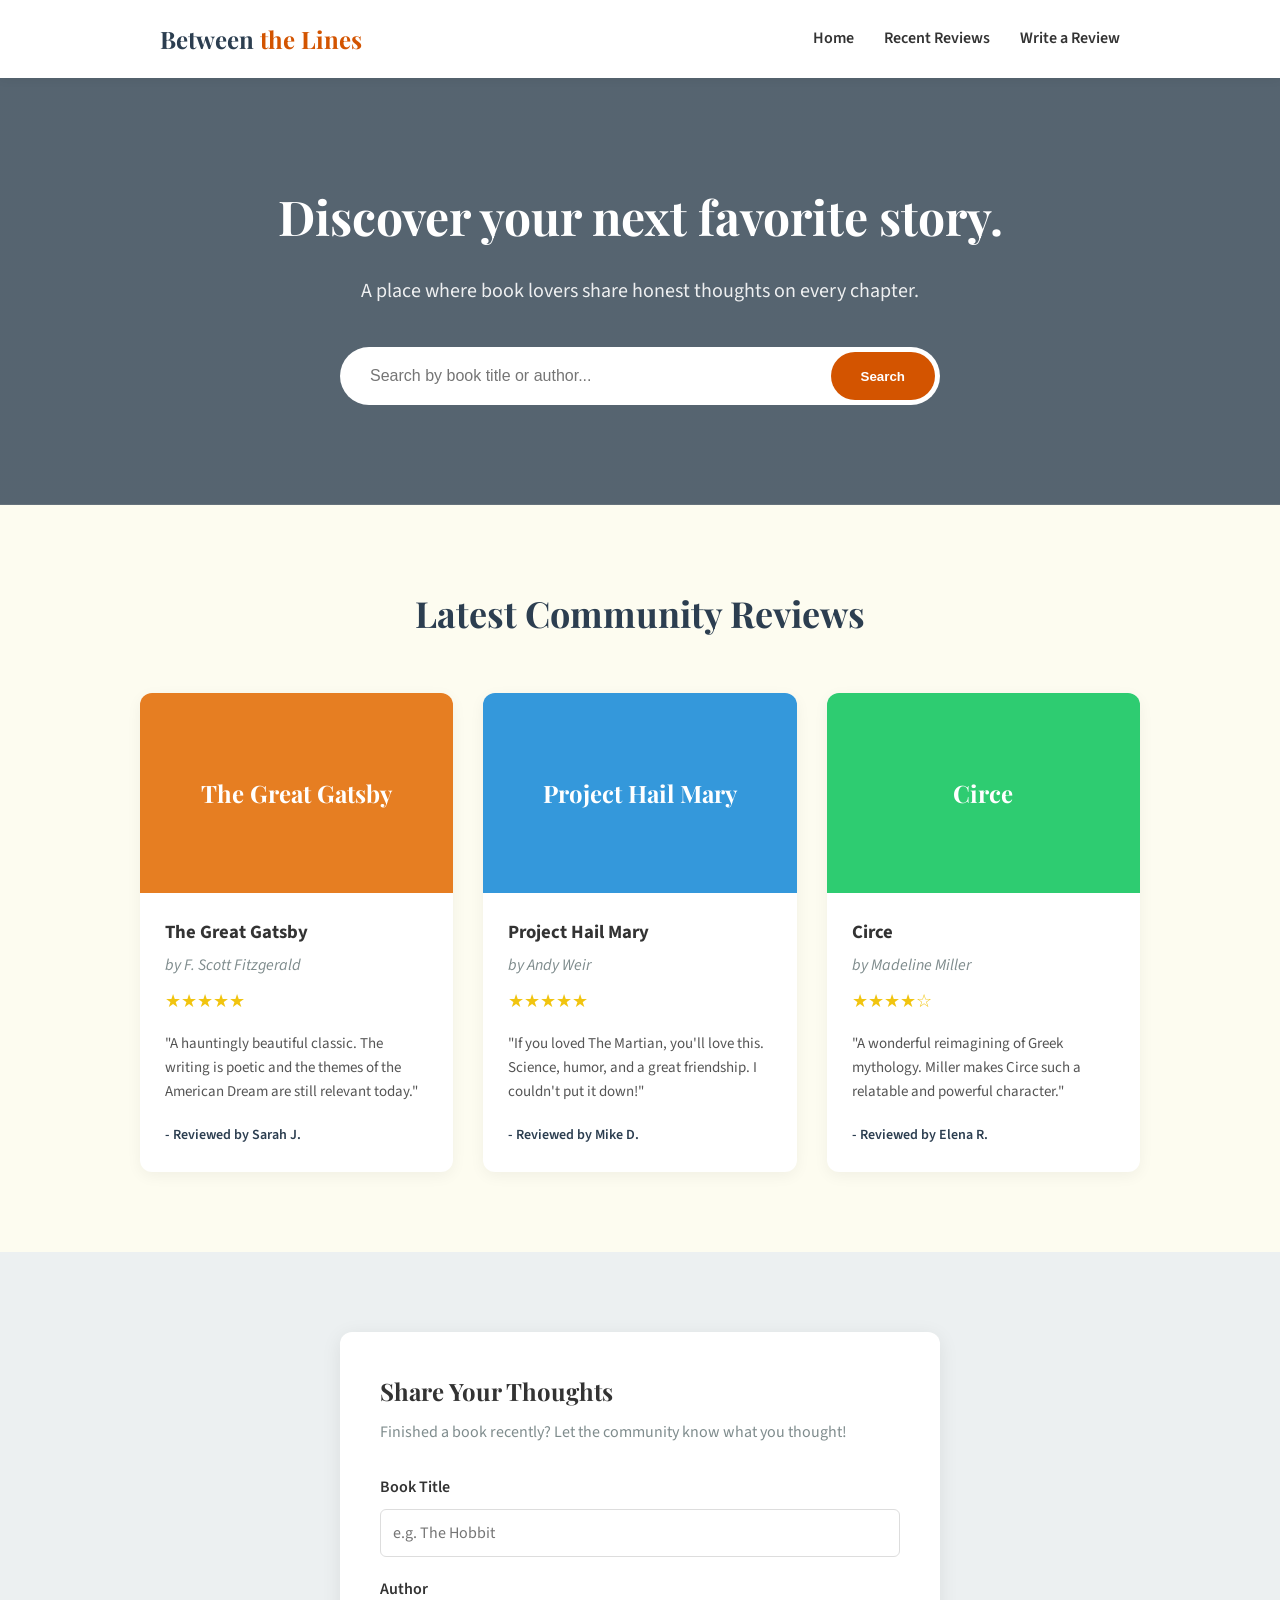
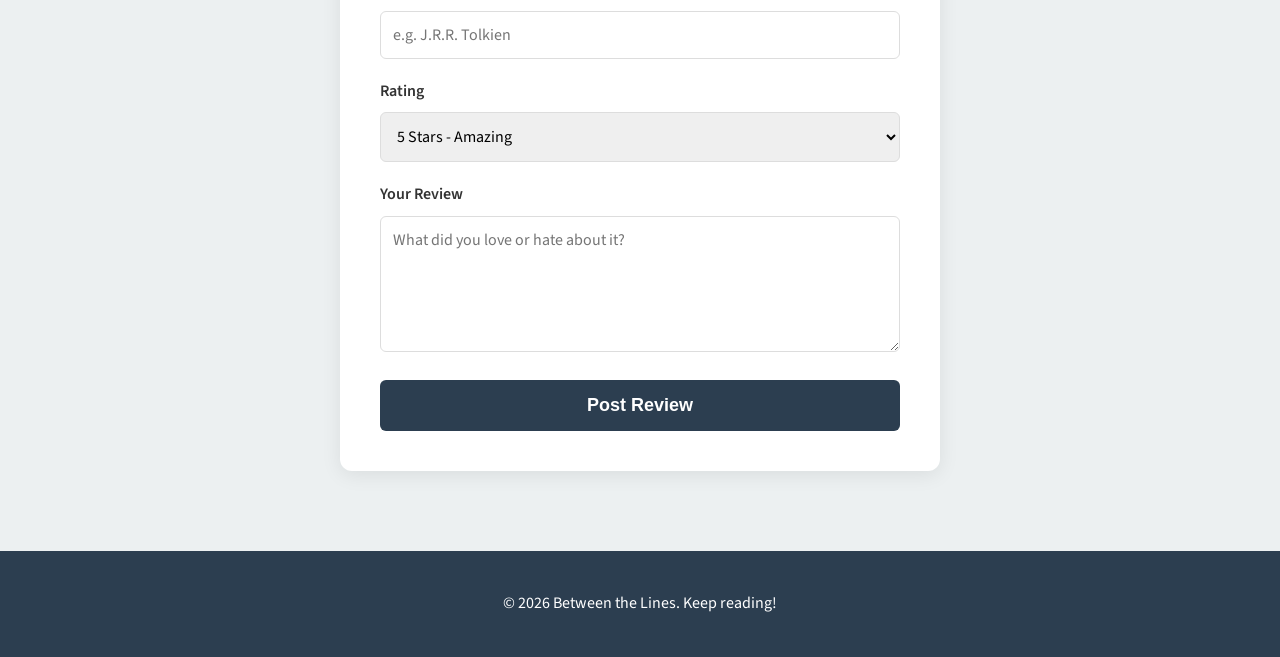
==== index.html @ 2fb70b43 "Add files via upload" ====
<!DOCTYPE html>
<html lang="en">
<head>
    <meta charset="UTF-8">
    <meta name="viewport" content="width=device-width, initial-scale=1.0">
    <title>Between the Lines | Community Book Reviews</title>
    
    <!-- This links our CSS file so the site looks good -->
    <link rel="stylesheet" href="style.css">
    
    <!-- We're using a nice font from Google Fonts -->
    <link href="https://fonts.googleapis.com/css2?family=Playfair+Display:wght@700&family=Source+Sans+Pro:wght@400;600&display=swap" rel="stylesheet">
</head>
<body>

    <!-- HEADER: The top part of your site with the name and menu -->
    <header>
        <nav class="container">
            <div class="logo">Between <span>the Lines</span></div>
            <ul class="nav-menu">
                <li><a href="#home">Home</a></li>
                <li><a href="#reviews">Recent Reviews</a></li>
                <li><a href="#submit">Write a Review</a></li>
            </ul>
        </nav>
    </header>

    <!-- HERO: The big welcoming section at the top -->
    <section id="home" class="hero">
        <div class="container hero-content">
            <h1>Discover your next favorite story.</h1>
            <p>A place where book lovers share honest thoughts on every chapter.</p>
            <div class="search-bar">
                <input type="text" placeholder="Search by book title or author...">
                <button class="btn-main">Search</button>
            </div>
        </div>
    </section>

    <!-- REVIEWS: Where the book reviews are displayed -->
    <section id="reviews" class="reviews-section container">
        <h2 class="section-title">Latest Community Reviews</h2>
        
        <div class="reviews-grid">
            <!-- Review Card 1 -->
            <div class="review-card">
                <div class="book-cover" style="background-color: #e67e22;">The Great Gatsby</div>
                <div class="review-info">
                    <h3>The Great Gatsby</h3>
                    <p class="author">by F. Scott Fitzgerald</p>
                    <div class="rating">★★★★★</div>
                    <p class="review-text">"A hauntingly beautiful classic. The writing is poetic and the themes of the American Dream are still relevant today."</p>
                    <p class="reviewer">- Reviewed by Sarah J.</p>
                </div>
            </div>

            <!-- Review Card 2 -->
            <div class="review-card">
                <div class="book-cover" style="background-color: #3498db;">Project Hail Mary</div>
                <div class="review-info">
                    <h3>Project Hail Mary</h3>
                    <p class="author">by Andy Weir</p>
                    <div class="rating">★★★★★</div>
                    <p class="review-text">"If you loved The Martian, you'll love this. Science, humor, and a great friendship. I couldn't put it down!"</p>
                    <p class="reviewer">- Reviewed by Mike D.</p>
                </div>
            </div>

            <!-- Review Card 3 -->
            <div class="review-card">
                <div class="book-cover" style="background-color: #2ecc71;">Circe</div>
                <div class="review-info">
                    <h3>Circe</h3>
                    <p class="author">by Madeline Miller</p>
                    <div class="rating">★★★★☆</div>
                    <p class="review-text">"A wonderful reimagining of Greek mythology. Miller makes Circe such a relatable and powerful character."</p>
                    <p class="reviewer">- Reviewed by Elena R.</p>
                </div>
            </div>
        </div>
    </section>

    <!-- SUBMIT: The form where people can add their own reviews -->
    <section id="submit" class="submit-section">
        <div class="container">
            <div class="form-container">
                <h2>Share Your Thoughts</h2>
                <p>Finished a book recently? Let the community know what you thought!</p>
                
                <form id="reviewForm">
                    <div class="form-group">
                        <label for="bookTitle">Book Title</label>
                        <input type="text" id="bookTitle" required placeholder="e.g. The Hobbit">
                    </div>
                    
                    <div class="form-group">
                        <label for="bookAuthor">Author</label>
                        <input type="text" id="bookAuthor" required placeholder="e.g. J.R.R. Tolkien">
                    </div>
                    
                    <div class="form-group">
                        <label for="bookRating">Rating</label>
                        <select id="bookRating">
                            <option value="5">5 Stars - Amazing</option>
                            <option value="4">4 Stars - Great</option>
                            <option value="3">3 Stars - Good</option>
                            <option value="2">2 Stars - Okay</option>
                            <option value="1">1 Star - Poor</option>
                        </select>
                    </div>
                    
                    <div class="form-group">
                        <label for="bookReview">Your Review</label>
                        <textarea id="bookReview" rows="5" required placeholder="What did you love or hate about it?"></textarea>
                    </div>
                    
                    <button type="submit" class="btn-submit">Post Review</button>
                </form>
                
                <!-- This message shows up after someone submits the form -->
                <div id="successMessage" class="hidden">
                    <h3>Thank you!</h3>
                    <p>Your review for <span id="submittedBook"></span> has been posted.</p>
                </div>
            </div>
        </div>
    </section>

    <!-- FOOTER: The bottom of the page -->
    <footer>
        <div class="container">
            <p>&copy; 2026 Between the Lines. Keep reading!</p>
        </div>
    </footer>

    <!-- This links our JavaScript file so the site can do things -->
    <script src="script.js"></script>
</body>
</html>
---- style.css ----
/* ============================================================
   GENERAL STYLES
   This section sets the basic look for the whole page.
============================================================ */

:root {
    --primary-color: #2c3e50;    /* Deep blue-grey for a professional look */
    --accent-color: #d35400;     /* Warm orange for buttons and highlights */
    --bg-light: #fdfcf0;         /* Soft "paper" color for the background */
    --text-dark: #333333;
    --text-light: #7f8c8d;
}

* {
    box-sizing: border-box;
    margin: 0;
    padding: 0;
}

body {
    font-family: 'Source Sans Pro', sans-serif;
    background-color: var(--bg-light);
    color: var(--text-dark);
    line-height: 1.6;
}

.container {
    max-width: 1000px;
    margin: 0 auto;
    padding: 0 20px;
}

h1, h2, .logo {
    font-family: 'Playfair Display', serif; /* This font looks like a book title */
}

/* ============================================================
   HEADER & NAVIGATION
============================================================ */

header {
    background-color: white;
    padding: 20px 0;
    box-shadow: 0 2px 10px rgba(0,0,0,0.05);
    position: sticky;
    top: 0;
    z-index: 100;
}

nav {
    display: flex;
    justify-content: space-between;
    align-items: center;
}

.logo {
    font-size: 24px;
    font-weight: 700;
    color: var(--primary-color);
}

.logo span {
    color: var(--accent-color);
}

.nav-menu {
    display: flex;
    list-style: none;
}

.nav-menu li {
    margin-left: 30px;
}

.nav-menu a {
    text-decoration: none;
    color: var(--text-dark);
    font-weight: 600;
    transition: color 0.3s;
}

.nav-menu a:hover {
    color: var(--accent-color);
}

/* ============================================================
   HERO SECTION
============================================================ */

.hero {
    padding: 100px 0;
    background: linear-gradient(rgba(44, 62, 80, 0.8), rgba(44, 62, 80, 0.8)), 
                url('https://images.unsplash.com/photo-1507842217343-583bb7270b66?ixlib=rb-1.2.1&auto=format&fit=crop&w=1350&q=80');
    background-size: cover;
    background-position: center;
    color: white;
    text-align: center;
}

.hero h1 {
    font-size: 48px;
    margin-bottom: 20px;
}

.hero p {
    font-size: 20px;
    margin-bottom: 40px;
    opacity: 0.9;
}

.search-bar {
    display: flex;
    max-width: 600px;
    margin: 0 auto;
    background: white;
    padding: 5px;
    border-radius: 50px;
}

.search-bar input {
    flex: 1;
    border: none;
    padding: 15px 25px;
    font-size: 16px;
    border-radius: 50px;
    outline: none;
}

.btn-main {
    background-color: var(--accent-color);
    color: white;
    border: none;
    padding: 10px 30px;
    border-radius: 50px;
    font-weight: 600;
    cursor: pointer;
    transition: background 0.3s;
}

.btn-main:hover {
    background-color: #e67e22;
}

/* ============================================================
   REVIEWS GRID
============================================================ */

.reviews-section {
    padding: 80px 0;
}

.section-title {
    text-align: center;
    font-size: 36px;
    margin-bottom: 50px;
    color: var(--primary-color);
}

.reviews-grid {
    display: grid;
    grid-template-columns: repeat(auto-fit, minmax(300px, 1fr));
    gap: 30px;
}

.review-card {
    background: white;
    border-radius: 12px;
    overflow: hidden;
    box-shadow: 0 4px 15px rgba(0,0,0,0.05);
    transition: transform 0.3s;
}

.review-card:hover {
    transform: translateY(-5px);
}

.book-cover {
    height: 200px;
    display: flex;
    align-items: center;
    justify-content: center;
    color: white;
    font-family: 'Playfair Display', serif;
    font-size: 24px;
    text-align: center;
    padding: 20px;
    font-weight: bold;
}

.review-info {
    padding: 25px;
}

.review-info h3 {
    margin-bottom: 5px;
}

.author {
    color: var(--text-light);
    font-style: italic;
    margin-bottom: 10px;
}

.rating {
    color: #f1c40f;
    margin-bottom: 15px;
    font-size: 18px;
}

.review-text {
    font-size: 15px;
    margin-bottom: 20px;
    color: #555;
}

.reviewer {
    font-size: 14px;
    font-weight: 600;
    color: var(--primary-color);
}

/* ============================================================
   SUBMIT FORM
============================================================ */

.submit-section {
    background-color: #ecf0f1;
    padding: 80px 0;
}

.form-container {
    max-width: 600px;
    margin: 0 auto;
    background: white;
    padding: 40px;
    border-radius: 12px;
    box-shadow: 0 4px 20px rgba(0,0,0,0.08);
}

.form-container h2 {
    margin-bottom: 10px;
}

.form-container p {
    margin-bottom: 30px;
    color: var(--text-light);
}

.form-group {
    margin-bottom: 20px;
}

.form-group label {
    display: block;
    margin-bottom: 8px;
    font-weight: 600;
}

.form-group input, 
.form-group select, 
.form-group textarea {
    width: 100%;
    padding: 12px;
    border: 1px solid #ddd;
    border-radius: 6px;
    font-family: inherit;
    font-size: 16px;
}

.btn-submit {
    width: 100%;
    background-color: var(--primary-color);
    color: white;
    border: none;
    padding: 15px;
    border-radius: 6px;
    font-size: 18px;
    font-weight: 600;
    cursor: pointer;
    transition: background 0.3s;
}

.btn-submit:hover {
    background-color: #34495e;
}

.hidden {
    display: none;
}

#successMessage {
    text-align: center;
    padding: 20px;
    background-color: #d4edda;
    color: #155724;
    border-radius: 6px;
}

/* ============================================================
   FOOTER
============================================================ */

footer {
    background-color: var(--primary-color);
    color: white;
    text-align: center;
    padding: 40px 0;
}

/* Responsive Design for Mobile */
@media (max-width: 600px) {
    .nav-menu {
        display: none; /* Hide menu on very small screens for simplicity */
    }
    .hero h1 {
        font-size: 32px;
    }
}
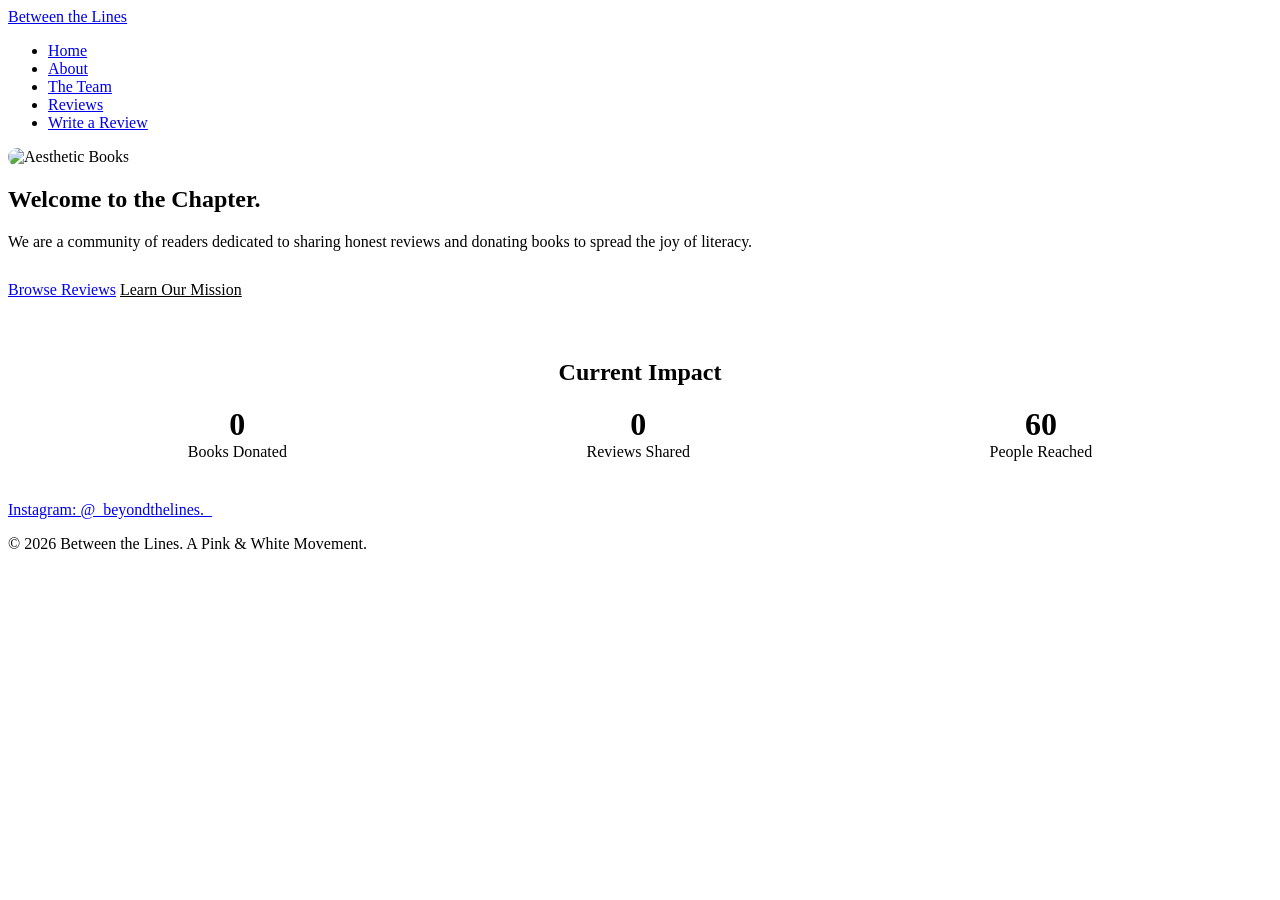
==== commit b76978f4: "Add files via upload" ====
--- a/index.html
+++ b/index.html
@@ -3,137 +3,68 @@
 <head>
     <meta charset="UTF-8">
     <meta name="viewport" content="width=device-width, initial-scale=1.0">
-    <title>Between the Lines | Community Book Reviews</title>
-    
-    <!-- This links our CSS file so the site looks good -->
+    <title>Between the Lines | Home</title>
     <link rel="stylesheet" href="style.css">
-    
-    <!-- We're using a nice font from Google Fonts -->
     <link href="https://fonts.googleapis.com/css2?family=Playfair+Display:wght@700&family=Source+Sans+Pro:wght@400;600&display=swap" rel="stylesheet">
 </head>
 <body>
 
-    <!-- HEADER: The top part of your site with the name and menu -->
     <header>
         <nav class="container">
-            <div class="logo">Between <span>the Lines</span></div>
+            <a href="index.html" class="logo">Between <span>the Lines</span></a>
             <ul class="nav-menu">
-                <li><a href="#home">Home</a></li>
-                <li><a href="#reviews">Recent Reviews</a></li>
-                <li><a href="#submit">Write a Review</a></li>
+                <li><a href="index.html" class="active">Home</a></li>
+                <li><a href="about.html">About</a></li>
+                <li><a href="team.html">The Team</a></li>
+                <li><a href="reviews.html">Reviews</a></li>
+                <li><a href="submit.html">Write a Review</a></li>
             </ul>
         </nav>
     </header>
 
-    <!-- HERO: The big welcoming section at the top -->
-    <section id="home" class="hero">
-        <div class="container hero-content">
-            <h1>Discover your next favorite story.</h1>
-            <p>A place where book lovers share honest thoughts on every chapter.</p>
-            <div class="search-bar">
-                <input type="text" placeholder="Search by book title or author...">
-                <button class="btn-main">Search</button>
+    <section class="hero">
+        <div class="container">
+            <div class="hero-image" style="margin-bottom: 20px;">
+                <!-- Aesthetic book image placeholder -->
+                <img src="https://images.unsplash.com/photo-1544947950-fa07a98d237f?ixlib=rb-1.2.1&auto=format&fit=crop&w=800&q=80" alt="Aesthetic Books" style="width: 100%; max-width: 500px; border-radius: 20px; box-shadow: var(--shadow);">
+            </div>
+            <h1>Welcome to the Chapter.</h1>
+            <p>We are a community of readers dedicated to sharing honest reviews and donating books to spread the joy of literacy.</p>
+            <div style="margin-top: 30px;">
+                <a href="reviews.html" class="btn btn-pink">Browse Reviews</a>
+                <a href="about.html" class="btn" style="color: var(--accent-pink);">Learn Our Mission</a>
             </div>
         </div>
     </section>
 
-    <!-- REVIEWS: Where the book reviews are displayed -->
-    <section id="reviews" class="reviews-section container">
-        <h2 class="section-title">Latest Community Reviews</h2>
-        
-        <div class="reviews-grid">
-            <!-- Review Card 1 -->
-            <div class="review-card">
-                <div class="book-cover" style="background-color: #e67e22;">The Great Gatsby</div>
-                <div class="review-info">
-                    <h3>The Great Gatsby</h3>
-                    <p class="author">by F. Scott Fitzgerald</p>
-                    <div class="rating">★★★★★</div>
-                    <p class="review-text">"A hauntingly beautiful classic. The writing is poetic and the themes of the American Dream are still relevant today."</p>
-                    <p class="reviewer">- Reviewed by Sarah J.</p>
+    <section class="container">
+        <div style="text-align: center; padding: 40px; background: var(--soft-pink); border-radius: 30px;">
+            <h2 style="color: var(--accent-pink); margin-bottom: 10px;">Current Impact</h2>
+            <div style="display: flex; justify-content: space-around; flex-wrap: wrap; gap: 20px; margin-top: 20px;">
+                <div>
+                    <span style="display: block; font-size: 32px; font-weight: 700; color: var(--accent-pink);">0</span>
+                    <span style="color: var(--text-light);">Books Donated</span>
                 </div>
-            </div>
-
-            <!-- Review Card 2 -->
-            <div class="review-card">
-                <div class="book-cover" style="background-color: #3498db;">Project Hail Mary</div>
-                <div class="review-info">
-                    <h3>Project Hail Mary</h3>
-                    <p class="author">by Andy Weir</p>
-                    <div class="rating">★★★★★</div>
-                    <p class="review-text">"If you loved The Martian, you'll love this. Science, humor, and a great friendship. I couldn't put it down!"</p>
-                    <p class="reviewer">- Reviewed by Mike D.</p>
+                <div>
+                    <span style="display: block; font-size: 32px; font-weight: 700; color: var(--accent-pink);">0</span>
+                    <span style="color: var(--text-light);">Reviews Shared</span>
                 </div>
-            </div>
-
-            <!-- Review Card 3 -->
-            <div class="review-card">
-                <div class="book-cover" style="background-color: #2ecc71;">Circe</div>
-                <div class="review-info">
-                    <h3>Circe</h3>
-                    <p class="author">by Madeline Miller</p>
-                    <div class="rating">★★★★☆</div>
-                    <p class="review-text">"A wonderful reimagining of Greek mythology. Miller makes Circe such a relatable and powerful character."</p>
-                    <p class="reviewer">- Reviewed by Elena R.</p>
+                <div>
+                    <span style="display: block; font-size: 32px; font-weight: 700; color: var(--accent-pink);">60</span>
+                    <span style="color: var(--text-light);">People Reached</span>
                 </div>
             </div>
         </div>
     </section>
 
-    <!-- SUBMIT: The form where people can add their own reviews -->
-    <section id="submit" class="submit-section">
-        <div class="container">
-            <div class="form-container">
-                <h2>Share Your Thoughts</h2>
-                <p>Finished a book recently? Let the community know what you thought!</p>
-                
-                <form id="reviewForm">
-                    <div class="form-group">
-                        <label for="bookTitle">Book Title</label>
-                        <input type="text" id="bookTitle" required placeholder="e.g. The Hobbit">
-                    </div>
-                    
-                    <div class="form-group">
-                        <label for="bookAuthor">Author</label>
-                        <input type="text" id="bookAuthor" required placeholder="e.g. J.R.R. Tolkien">
-                    </div>
-                    
-                    <div class="form-group">
-                        <label for="bookRating">Rating</label>
-                        <select id="bookRating">
-                            <option value="5">5 Stars - Amazing</option>
-                            <option value="4">4 Stars - Great</option>
-                            <option value="3">3 Stars - Good</option>
-                            <option value="2">2 Stars - Okay</option>
-                            <option value="1">1 Star - Poor</option>
-                        </select>
-                    </div>
-                    
-                    <div class="form-group">
-                        <label for="bookReview">Your Review</label>
-                        <textarea id="bookReview" rows="5" required placeholder="What did you love or hate about it?"></textarea>
-                    </div>
-                    
-                    <button type="submit" class="btn-submit">Post Review</button>
-                </form>
-                
-                <!-- This message shows up after someone submits the form -->
-                <div id="successMessage" class="hidden">
-                    <h3>Thank you!</h3>
-                    <p>Your review for <span id="submittedBook"></span> has been posted.</p>
-                </div>
-            </div>
-        </div>
-    </section>
-
-    <!-- FOOTER: The bottom of the page -->
     <footer>
         <div class="container">
-            <p>&copy; 2026 Between the Lines. Keep reading!</p>
+            <div class="social-links">
+                <a href="https://www.instagram.com/_beyondthelines._/" target="_blank">Instagram: @_beyondthelines._</a>
+            </div>
+            <p>&copy; 2026 Between the Lines. A Pink & White Movement.</p>
         </div>
     </footer>
 
-    <!-- This links our JavaScript file so the site can do things -->
-    <script src="script.js"></script>
 </body>
 </html>
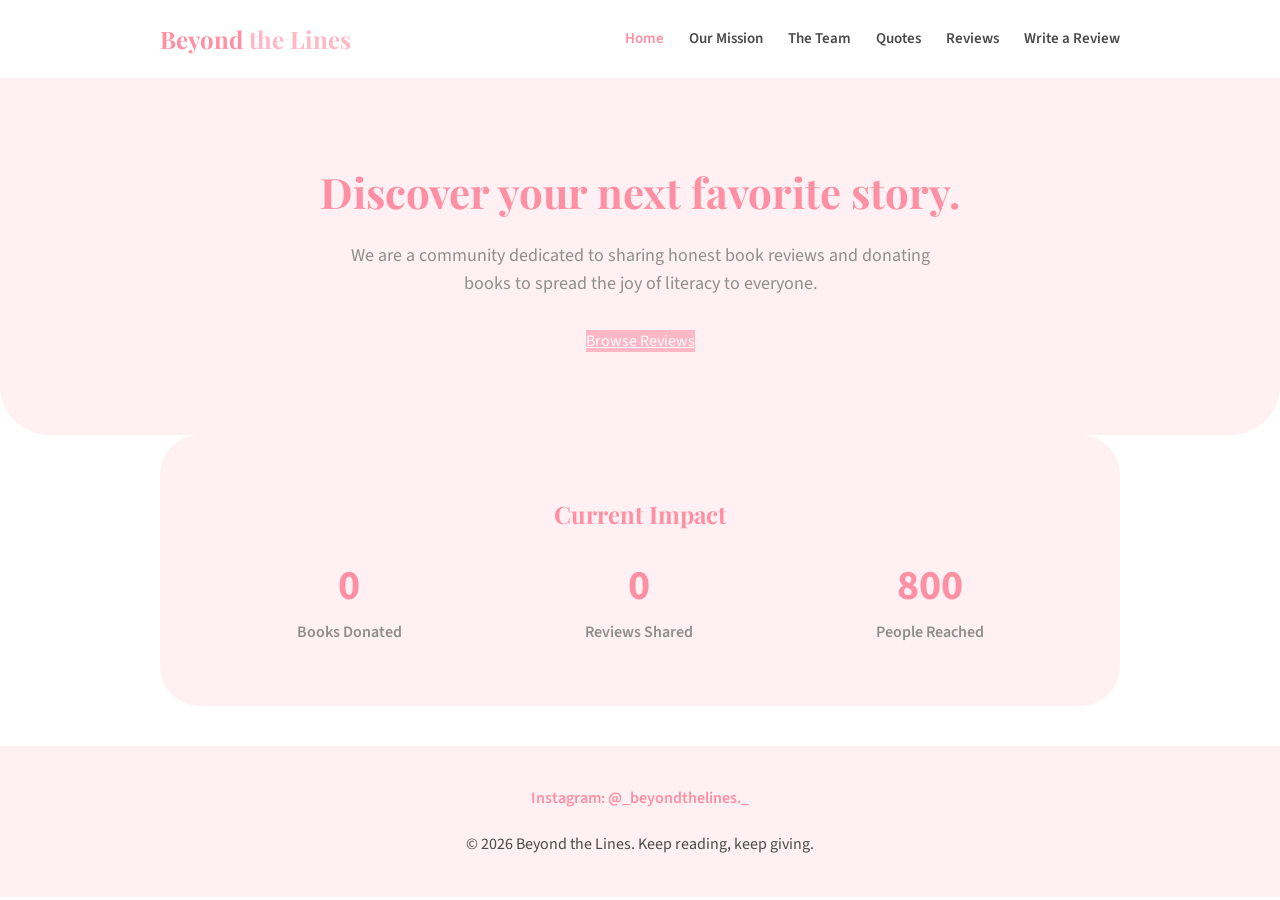
==== commit ff1c29fd: "Add files via upload" ====
--- a/index.html
+++ b/index.html
@@ -3,7 +3,7 @@
 <head>
     <meta charset="UTF-8">
     <meta name="viewport" content="width=device-width, initial-scale=1.0">
-    <title>Between the Lines | Home</title>
+    <title>Beyond the Lines | Read. Review. Give.</title>
     <link rel="stylesheet" href="style.css">
     <link href="https://fonts.googleapis.com/css2?family=Playfair+Display:wght@700&family=Source+Sans+Pro:wght@400;600&display=swap" rel="stylesheet">
 </head>
@@ -11,47 +11,43 @@
 
     <header>
         <nav class="container">
-            <a href="index.html" class="logo">Between <span>the Lines</span></a>
+            <a href="index.html" class="logo">Beyond <span>the Lines</span></a>
             <ul class="nav-menu">
                 <li><a href="index.html" class="active">Home</a></li>
-                <li><a href="about.html">About</a></li>
+                <li><a href="about.html">Our Mission</a></li>
                 <li><a href="team.html">The Team</a></li>
+                <li><a href="quotes.html">Quotes</a></li>
                 <li><a href="reviews.html">Reviews</a></li>
-                <li><a href="submit.html">Write a Review</a></li>
+                <li><a href="https://docs.google.com/forms/d/e/1FAIpQLSem9mo74BOJSPrJzr-lH42coEEXWqu-8bYov24VvjjePuHAZA/viewform?usp=preview" target="_blank">Write a Review</a></li>
             </ul>
         </nav>
     </header>
 
     <section class="hero">
         <div class="container">
-            <div class="hero-image" style="margin-bottom: 20px;">
-                <!-- Aesthetic book image placeholder -->
-                <img src="https://images.unsplash.com/photo-1544947950-fa07a98d237f?ixlib=rb-1.2.1&auto=format&fit=crop&w=800&q=80" alt="Aesthetic Books" style="width: 100%; max-width: 500px; border-radius: 20px; box-shadow: var(--shadow);">
-            </div>
-            <h1>Welcome to the Chapter.</h1>
-            <p>We are a community of readers dedicated to sharing honest reviews and donating books to spread the joy of literacy.</p>
+            <h1>Discover your next <span>favorite story.</span></h1>
+            <p>We are a community dedicated to sharing honest book reviews and donating books to spread the joy of literacy to everyone.</p>
             <div style="margin-top: 30px;">
-                <a href="reviews.html" class="btn btn-pink">Browse Reviews</a>
-                <a href="about.html" class="btn" style="color: var(--accent-pink);">Learn Our Mission</a>
+                <a href="reviews.html" class="btn-pink">Browse Reviews</a>
             </div>
         </div>
     </section>
 
     <section class="container">
-        <div style="text-align: center; padding: 40px; background: var(--soft-pink); border-radius: 30px;">
-            <h2 style="color: var(--accent-pink); margin-bottom: 10px;">Current Impact</h2>
-            <div style="display: flex; justify-content: space-around; flex-wrap: wrap; gap: 20px; margin-top: 20px;">
+        <div style="text-align: center; padding: 60px; background: var(--soft-pink); border-radius: 40px;">
+            <h2 style="color: var(--accent-pink); margin-bottom: 20px;">Current Impact</h2>
+            <div style="display: flex; justify-content: space-around; flex-wrap: wrap; gap: 30px; margin-top: 20px;">
                 <div>
-                    <span style="display: block; font-size: 32px; font-weight: 700; color: var(--accent-pink);">0</span>
-                    <span style="color: var(--text-light);">Books Donated</span>
+                    <span style="display: block; font-size: 42px; font-weight: 700; color: var(--accent-pink);">0</span>
+                    <span style="color: var(--text-light); font-weight: 600;">Books Donated</span>
                 </div>
                 <div>
-                    <span style="display: block; font-size: 32px; font-weight: 700; color: var(--accent-pink);">0</span>
-                    <span style="color: var(--text-light);">Reviews Shared</span>
+                    <span style="display: block; font-size: 42px; font-weight: 700; color: var(--accent-pink);">0</span>
+                    <span style="color: var(--text-light); font-weight: 600;">Reviews Shared</span>
                 </div>
                 <div>
-                    <span style="display: block; font-size: 32px; font-weight: 700; color: var(--accent-pink);">60</span>
-                    <span style="color: var(--text-light);">People Reached</span>
+                    <span style="display: block; font-size: 42px; font-weight: 700; color: var(--accent-pink);">800</span>
+                    <span style="color: var(--text-light); font-weight: 600;">People Reached</span>
                 </div>
             </div>
         </div>
@@ -59,10 +55,10 @@
 
     <footer>
         <div class="container">
-            <div class="social-links">
+            <div class="social-links" style="margin-bottom: 20px;">
                 <a href="https://www.instagram.com/_beyondthelines._/" target="_blank">Instagram: @_beyondthelines._</a>
             </div>
-            <p>&copy; 2026 Between the Lines. A Pink & White Movement.</p>
+            <p>&copy; 2026 Beyond the Lines. Keep reading, keep giving.</p>
         </div>
     </footer>
 
--- a/style.css
+++ b/style.css
@@ -0,0 +1,280 @@
+/* ============================================================
+   PINK & WHITE AESTHETIC THEME
+============================================================ */
+
+:root {
+    --primary-pink: #ffb7c5;      /* Cherry Blossom Pink */
+    --soft-pink: #fff0f3;         /* Very light pink for backgrounds */
+    --accent-pink: #ff8fa3;       /* Deeper pink for buttons/links */
+    --white: #ffffff;
+    --text-dark: #4a4a4a;
+    --text-light: #8e8e8e;
+    --shadow: 0 4px 20px rgba(255, 183, 197, 0.2);
+}
+
+* {
+    box-sizing: border-box;
+    margin: 0;
+    padding: 0;
+}
+
+body {
+    font-family: 'Source Sans Pro', sans-serif;
+    background-color: var(--white);
+    color: var(--text-dark);
+    line-height: 1.6;
+}
+
+.container {
+    max-width: 1000px;
+    margin: 0 auto;
+    padding: 0 20px;
+}
+
+h1, h2, h3, .logo {
+    font-family: 'Playfair Display', serif;
+}
+
+/* ============================================================
+   NAVIGATION
+============================================================ */
+
+header {
+    background-color: var(--white);
+    padding: 20px 0;
+    border-bottom: 1px solid var(--soft-pink);
+    position: sticky;
+    top: 0;
+    z-index: 100;
+}
+
+nav {
+    display: flex;
+    justify-content: space-between;
+    align-items: center;
+}
+
+.logo {
+    font-size: 24px;
+    font-weight: 700;
+    color: var(--accent-pink);
+    text-decoration: none;
+}
+
+.logo span {
+    color: var(--primary-pink);
+}
+
+.nav-menu {
+    display: flex;
+    list-style: none;
+}
+
+.nav-menu li {
+    margin-left: 25px;
+}
+
+.nav-menu a {
+    text-decoration: none;
+    color: var(--text-dark);
+    font-weight: 600;
+    font-size: 15px;
+    transition: color 0.3s;
+}
+
+.nav-menu a:hover, .nav-menu a.active {
+    color: var(--accent-pink);
+}
+
+/* ============================================================
+   HERO & PAGE TITLES
+============================================================ */
+
+.hero {
+    padding: 80px 0;
+    background-color: var(--soft-pink);
+    text-align: center;
+    border-bottom-left-radius: 50px;
+    border-bottom-right-radius: 50px;
+}
+
+.hero h1 {
+    font-size: 42px;
+    color: var(--accent-pink);
+    margin-bottom: 15px;
+}
+
+.hero p {
+    font-size: 18px;
+    color: var(--text-light);
+    max-width: 600px;
+    margin: 0 auto;
+}
+
+/* ============================================================
+   BUTTONS
+============================================================ */
+
+.btn {
+    display: inline-block;
+    padding: 12px 30px;
+    border-radius: 50px;
+    text-decoration: none;
+    font-weight: 600;
+    transition: all 0.3s;
+    cursor: pointer;
+    border: none;
+}
+
+.btn-pink {
+    background-color: var(--primary-pink);
+    color: white;
+}
+
+.btn-pink:hover {
+    background-color: var(--accent-pink);
+    transform: translateY(-2px);
+    box-shadow: var(--shadow);
+}
+
+/* ============================================================
+   SECTIONS
+============================================================ */
+
+section {
+    padding: 60px 0;
+}
+
+.section-title {
+    text-align: center;
+    font-size: 32px;
+    margin-bottom: 40px;
+    color: var(--accent-pink);
+}
+
+/* ============================================================
+   TEAM CARDS
+============================================================ */
+
+.team-grid {
+    display: grid;
+    grid-template-columns: repeat(auto-fit, minmax(280px, 1fr));
+    gap: 30px;
+}
+
+.team-card {
+    background: var(--white);
+    padding: 30px;
+    border-radius: 20px;
+    text-align: center;
+    border: 2px solid var(--soft-pink);
+    transition: transform 0.3s;
+}
+
+.team-card:hover {
+    transform: translateY(-5px);
+    border-color: var(--primary-pink);
+}
+
+.role-icon {
+    font-size: 40px;
+    margin-bottom: 15px;
+}
+
+.target-badge {
+    display: inline-block;
+    background: var(--soft-pink);
+    color: var(--accent-pink);
+    padding: 4px 12px;
+    border-radius: 20px;
+    font-size: 13px;
+    font-weight: 700;
+    margin-top: 10px;
+}
+
+/* ============================================================
+   REVIEWS (Empty State)
+============================================================ */
+
+.empty-reviews {
+    text-align: center;
+    padding: 40px;
+    background: var(--soft-pink);
+    border-radius: 20px;
+    border: 2px dashed var(--primary-pink);
+}
+
+.empty-reviews p {
+    color: var(--text-light);
+    font-style: italic;
+}
+
+/* ============================================================
+   FORMS
+============================================================ */
+
+.form-container {
+    max-width: 500px;
+    margin: 0 auto;
+    background: var(--soft-pink);
+    padding: 40px;
+    border-radius: 30px;
+}
+
+.form-group {
+    margin-bottom: 20px;
+}
+
+.form-group label {
+    display: block;
+    margin-bottom: 8px;
+    font-weight: 600;
+    color: var(--accent-pink);
+}
+
+.form-group input, .form-group select, .form-group textarea {
+    width: 100%;
+    padding: 12px;
+    border: 2px solid var(--white);
+    border-radius: 15px;
+    outline: none;
+}
+
+.form-group input:focus {
+    border-color: var(--primary-pink);
+}
+
+/* ============================================================
+   FOOTER
+============================================================ */
+
+footer {
+    background-color: var(--soft-pink);
+    padding: 40px 0;
+    text-align: center;
+    margin-top: 40px;
+}
+
+.social-links {
+    margin-bottom: 15px;
+}
+
+.social-links a {
+    color: var(--accent-pink);
+    margin: 0 10px;
+    text-decoration: none;
+    font-weight: 600;
+}
+
+/* ============================================================
+   RESPONSIVE
+============================================================ */
+
+@media (max-width: 600px) {
+    .nav-menu {
+        display: none;
+    }
+    .hero h1 {
+        font-size: 32px;
+    }
+}
